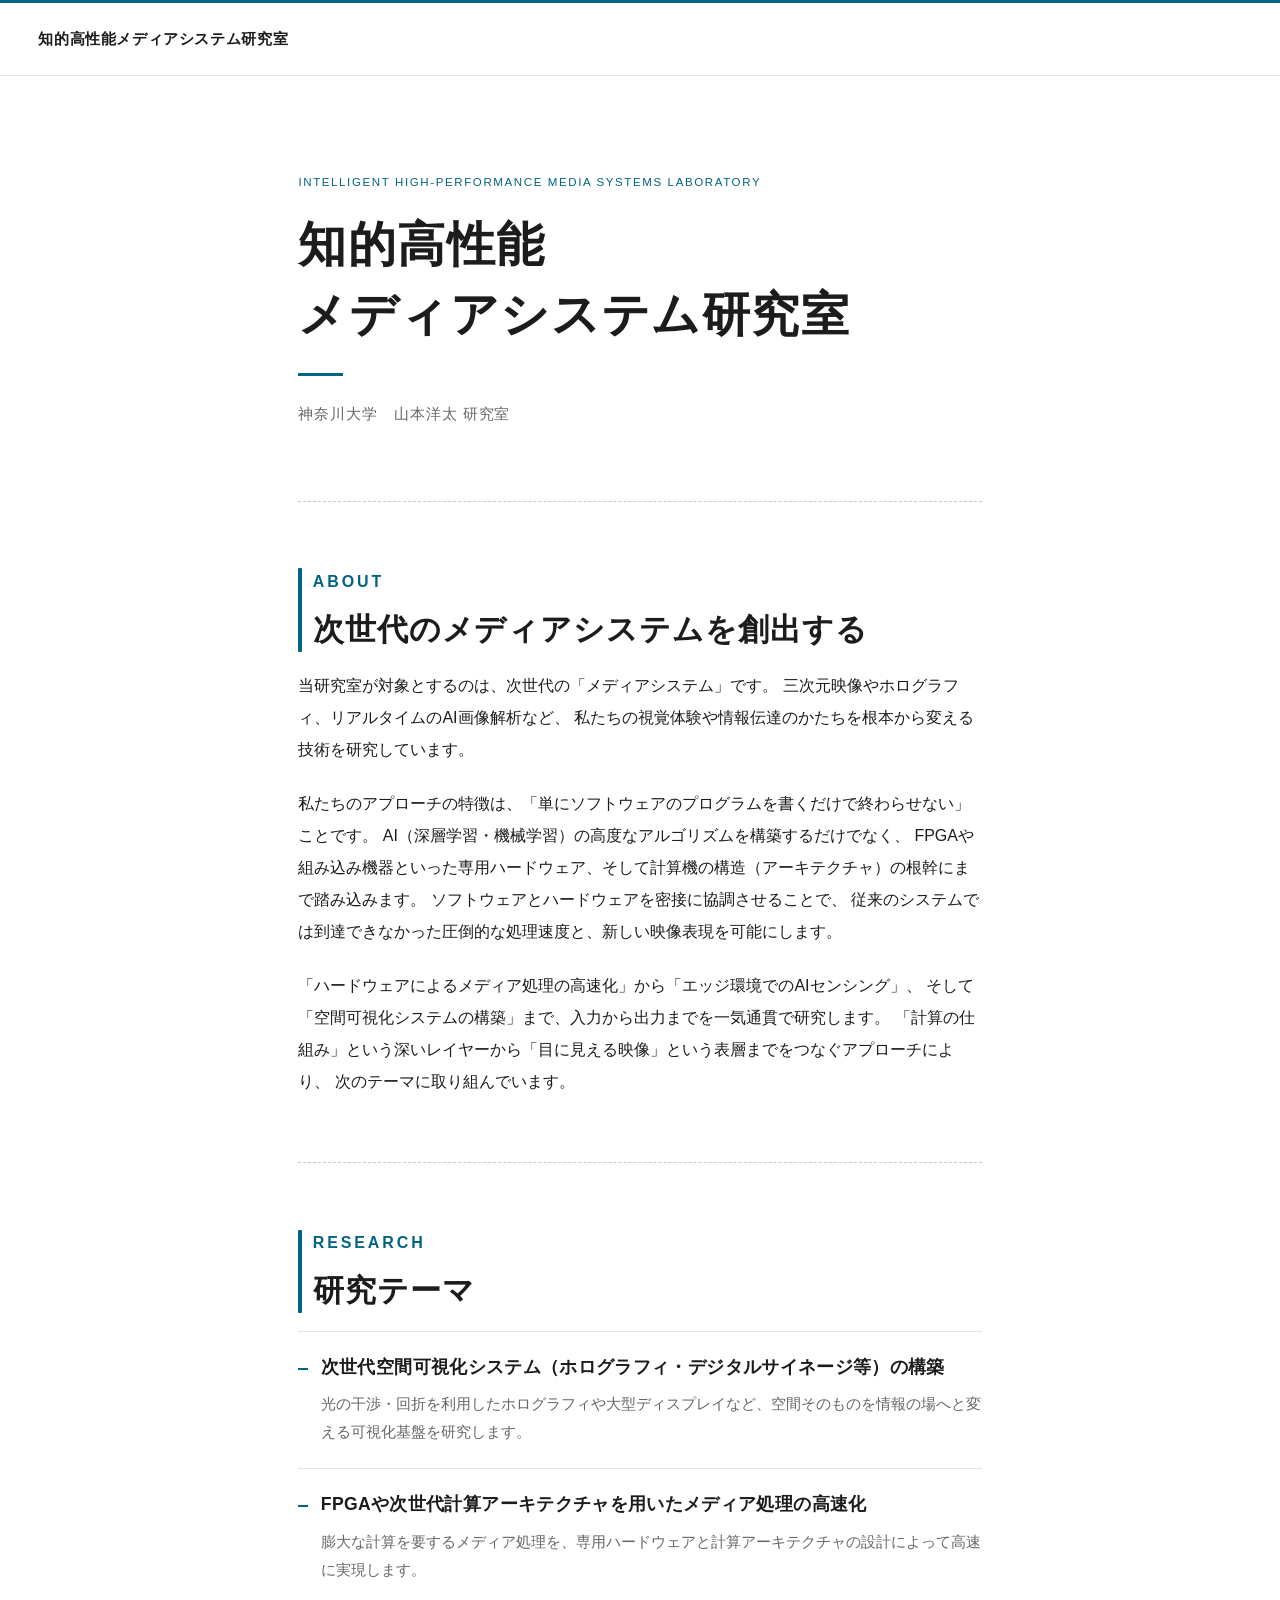
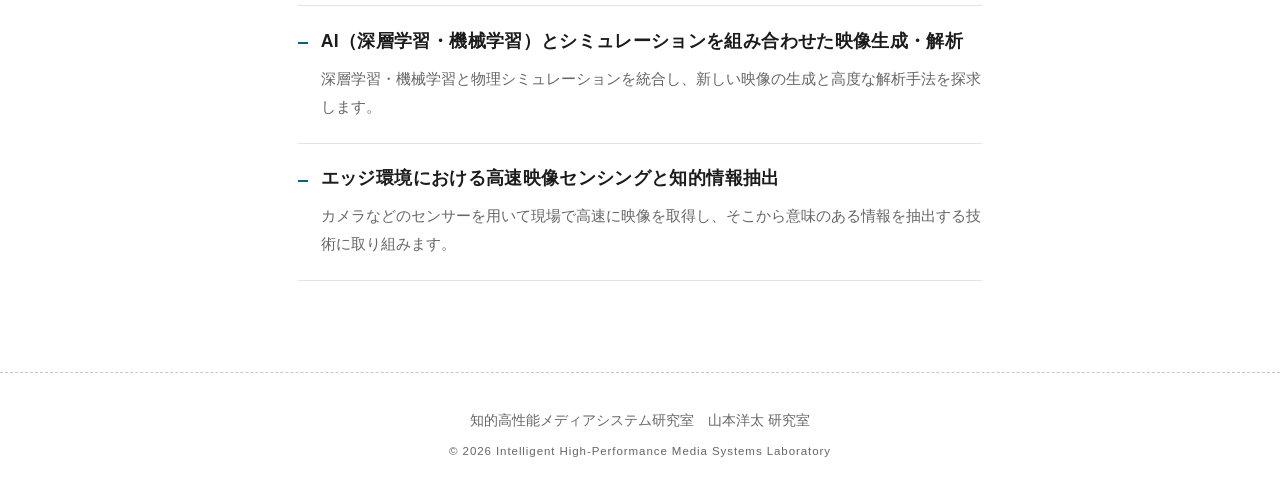
==== index.html @ 212915c5 "研究室トップページを公開 知的高性能メディアシステム研究室（神奈川大学 山本洋太研究室）の トップページ。素のHTML/CSSで構成。  - 研究室名・研究室紹介・研究テーマ4件を掲載 - 白背景に青" ====
<!DOCTYPE html>
<html lang="ja">

<head>
<meta charset="UTF-8">
<meta name="viewport" content="width=device-width, initial-scale=1">
<title>知的高性能メディアシステム研究室 | 神奈川大学 山本洋太研究室</title>
<meta name="description" content="神奈川大学 山本洋太研究室。AI技術とFPGA・組み込み機器を組み合わせ、三次元ホログラフィやリアルタイムAI画像解析など、次世代のメディアシステムを創出する研究を行っています。">
<meta name="keywords" content="知的高性能メディアシステム研究室, 山本洋太, 神奈川大学, ホログラフィ, FPGA, AI, メディアシステム">
<meta property="og:title" content="知的高性能メディアシステム研究室">
<meta property="og:description" content="次世代のメディアシステムを創出する。神奈川大学 山本洋太研究室。">
<meta property="og:type" content="website">
<link rel="shortcut icon" href="favicon.ico">
<link rel="stylesheet" href="css/style.css">
</head>

<body>

<header class="site-header">
	<a class="brand" href="/">知的高性能メディアシステム研究室</a>
</header>

<section class="hero">
	<div class="hero-inner">
		<p class="eyebrow">Intelligent High-Performance Media Systems Laboratory</p>
		<h1>知的高性能<br>メディアシステム研究室</h1>
		<span class="hero-rule"></span>
		<p class="hero-sub">神奈川大学　山本洋太 研究室</p>
	</div>
</section>

<main>

	<section class="block" id="about">
		<div class="block-head">
			<p class="kicker">About</p>
			<h2>次世代のメディアシステムを創出する</h2>
		</div>
		<p>
			当研究室が対象とするのは、次世代の「メディアシステム」です。
			三次元映像やホログラフィ、リアルタイムのAI画像解析など、
			私たちの視覚体験や情報伝達のかたちを根本から変える技術を研究しています。
		</p>
		<p>
			私たちのアプローチの特徴は、「単にソフトウェアのプログラムを書くだけで終わらせない」ことです。
			AI（深層学習・機械学習）の高度なアルゴリズムを構築するだけでなく、
			FPGAや組み込み機器といった専用ハードウェア、そして計算機の構造（アーキテクチャ）の根幹にまで踏み込みます。
			ソフトウェアとハードウェアを密接に協調させることで、
			従来のシステムでは到達できなかった圧倒的な処理速度と、新しい映像表現を可能にします。
		</p>
		<p>
			「ハードウェアによるメディア処理の高速化」から「エッジ環境でのAIセンシング」、
			そして「空間可視化システムの構築」まで、入力から出力までを一気通貫で研究します。
			「計算の仕組み」という深いレイヤーから「目に見える映像」という表層までをつなぐアプローチにより、
			次のテーマに取り組んでいます。
		</p>
	</section>

	<section class="block" id="research">
		<div class="block-head">
			<p class="kicker">Research</p>
			<h2>研究テーマ</h2>
		</div>
		<ul class="theme-list">
			<li>
				<h3>次世代空間可視化システム（ホログラフィ・デジタルサイネージ等）の構築</h3>
				<p>光の干渉・回折を利用したホログラフィや大型ディスプレイなど、空間そのものを情報の場へと変える可視化基盤を研究します。</p>
			</li>
			<li>
				<h3>FPGAや次世代計算アーキテクチャを用いたメディア処理の高速化</h3>
				<p>膨大な計算を要するメディア処理を、専用ハードウェアと計算アーキテクチャの設計によって高速に実現します。</p>
			</li>
			<li>
				<h3>AI（深層学習・機械学習）とシミュレーションを組み合わせた映像生成・解析</h3>
				<p>深層学習・機械学習と物理シミュレーションを統合し、新しい映像の生成と高度な解析手法を探求します。</p>
			</li>
			<li>
				<h3>エッジ環境における高速映像センシングと知的情報抽出</h3>
				<p>カメラなどのセンサーを用いて現場で高速に映像を取得し、そこから意味のある情報を抽出する技術に取り組みます。</p>
			</li>
		</ul>
	</section>

</main>

<footer class="site-footer">
	<p>知的高性能メディアシステム研究室　山本洋太 研究室</p>
	<p class="copy">&copy; 2026 Intelligent High-Performance Media Systems Laboratory</p>
</footer>

</body>

</html>
---- css/style.css ----
@charset "utf-8";

/* =========================================================
   知的高性能メディアシステム研究室 — トップページ
   白背景・黒文字に青を差し色（個人HPのリンク色 #006580）。
   青い縦バーが〈ラベル＋見出し〉をまとめる構成。
   ========================================================= */

:root {
	--text:    #1c1c1c;
	--mute:    #666666;
	--line:    #e3e3e3;
	--dash:    #c9c9c9;
	--accent:  #006580;
	--maxw:    760px;
}

*,
*::before,
*::after {
	box-sizing: border-box;
	margin: 0;
	padding: 0;
}

html {
	scroll-behavior: smooth;
}

body {
	background: #ffffff;
	color: var(--text);
	font-family: -apple-system, BlinkMacSystemFont, "Segoe UI", "Hiragino Sans",
		"Noto Sans CJK JP", "Yu Gothic", Meiryo, sans-serif;
	line-height: 1.9;
	-webkit-font-smoothing: antialiased;
}

/* ----- Header ----- */
.site-header {
	border-top: 3px solid var(--accent);
	border-bottom: 1px solid var(--line);
	padding: 1.3em clamp(1.4em, 5vw, 2.4em);
}

.brand {
	color: var(--text);
	text-decoration: none;
	font-size: 0.95rem;
	font-weight: 700;
	letter-spacing: 0.04em;
	transition: color 0.2s;
}

.brand:hover {
	color: var(--accent);
}

/* ----- Hero ----- */
.hero-inner {
	max-width: var(--maxw);
	margin: 0 auto;
	padding: clamp(3.5em, 10vw, 6em) clamp(1.4em, 5vw, 2.4em) clamp(3em, 8vw, 4.5em);
}

.eyebrow {
	color: var(--accent);
	font-size: 0.72rem;
	letter-spacing: 0.14em;
	text-transform: uppercase;
	margin-bottom: 1.4em;
}

.hero h1 {
	font-size: clamp(1.9rem, 6.5vw, 3rem);
	font-weight: 700;
	line-height: 1.45;
	letter-spacing: 0.03em;
}

.hero-rule {
	display: block;
	width: 2.8em;
	height: 3px;
	background: var(--accent);
	margin: 1.5em 0;
}

.hero-sub {
	color: var(--mute);
	font-size: 0.95rem;
	letter-spacing: 0.06em;
}

/* ----- Layout ----- */
main {
	max-width: var(--maxw);
	margin: 0 auto;
	padding: 0 clamp(1.4em, 5vw, 2.4em);
}

/* ----- Content blocks ----- */
.block {
	border-top: 1px dashed var(--dash);
	padding: clamp(2.8em, 8vw, 4em) 0;
}

.block-head {
	position: relative;
	padding-left: 0.9em;
	margin-bottom: 0.95em;
}

.block-head::before {
	content: "";
	position: absolute;
	left: 0;
	top: 0.15em;
	bottom: 0.15em;
	width: 4px;
	background: var(--accent);
	border-radius: 1px;
}

.kicker {
	color: var(--accent);
	font-size: 0.72rem;
	font-weight: 700;
	letter-spacing: 0.18em;
	text-transform: uppercase;
	margin-bottom: 0.5em;
}

.block-head h2 {
	font-size: clamp(1.4rem, 3.8vw, 1.95rem);
	font-weight: 700;
	line-height: 1.55;
	letter-spacing: 0.03em;
	word-break: auto-phrase;
}

.block p {
	font-size: 1rem;
	line-height: 2;
}

.block p + p {
	margin-top: 1.4em;
}

/* ----- Research themes ----- */
.theme-list {
	list-style: none;
}

.theme-list li {
	padding: 1.3em 0 1.3em 1.4em;
	border-bottom: 1px solid var(--line);
	position: relative;
}

.theme-list li:first-child {
	border-top: 1px solid var(--line);
}

.theme-list li::before {
	content: "";
	position: absolute;
	left: 0;
	top: 2.25em;
	width: 0.6em;
	height: 2px;
	background: var(--accent);
}

.theme-list h3 {
	font-size: clamp(1rem, 1.8vw, 1.1rem);
	font-weight: 700;
	line-height: 1.7;
	letter-spacing: 0.02em;
	margin-bottom: 0.5em;
	word-break: auto-phrase;
}

.theme-list p {
	color: var(--mute);
	font-size: 0.92rem;
	line-height: 1.9;
}

/* ----- Footer ----- */
.site-footer {
	border-top: 1px dashed var(--dash);
	margin-top: 2em;
	padding: 2.6em clamp(1.4em, 5vw, 2.4em);
	text-align: center;
	font-size: 0.85rem;
	color: var(--mute);
}

.site-footer .copy {
	font-size: 0.72rem;
	letter-spacing: 0.08em;
	margin-top: 0.6em;
}
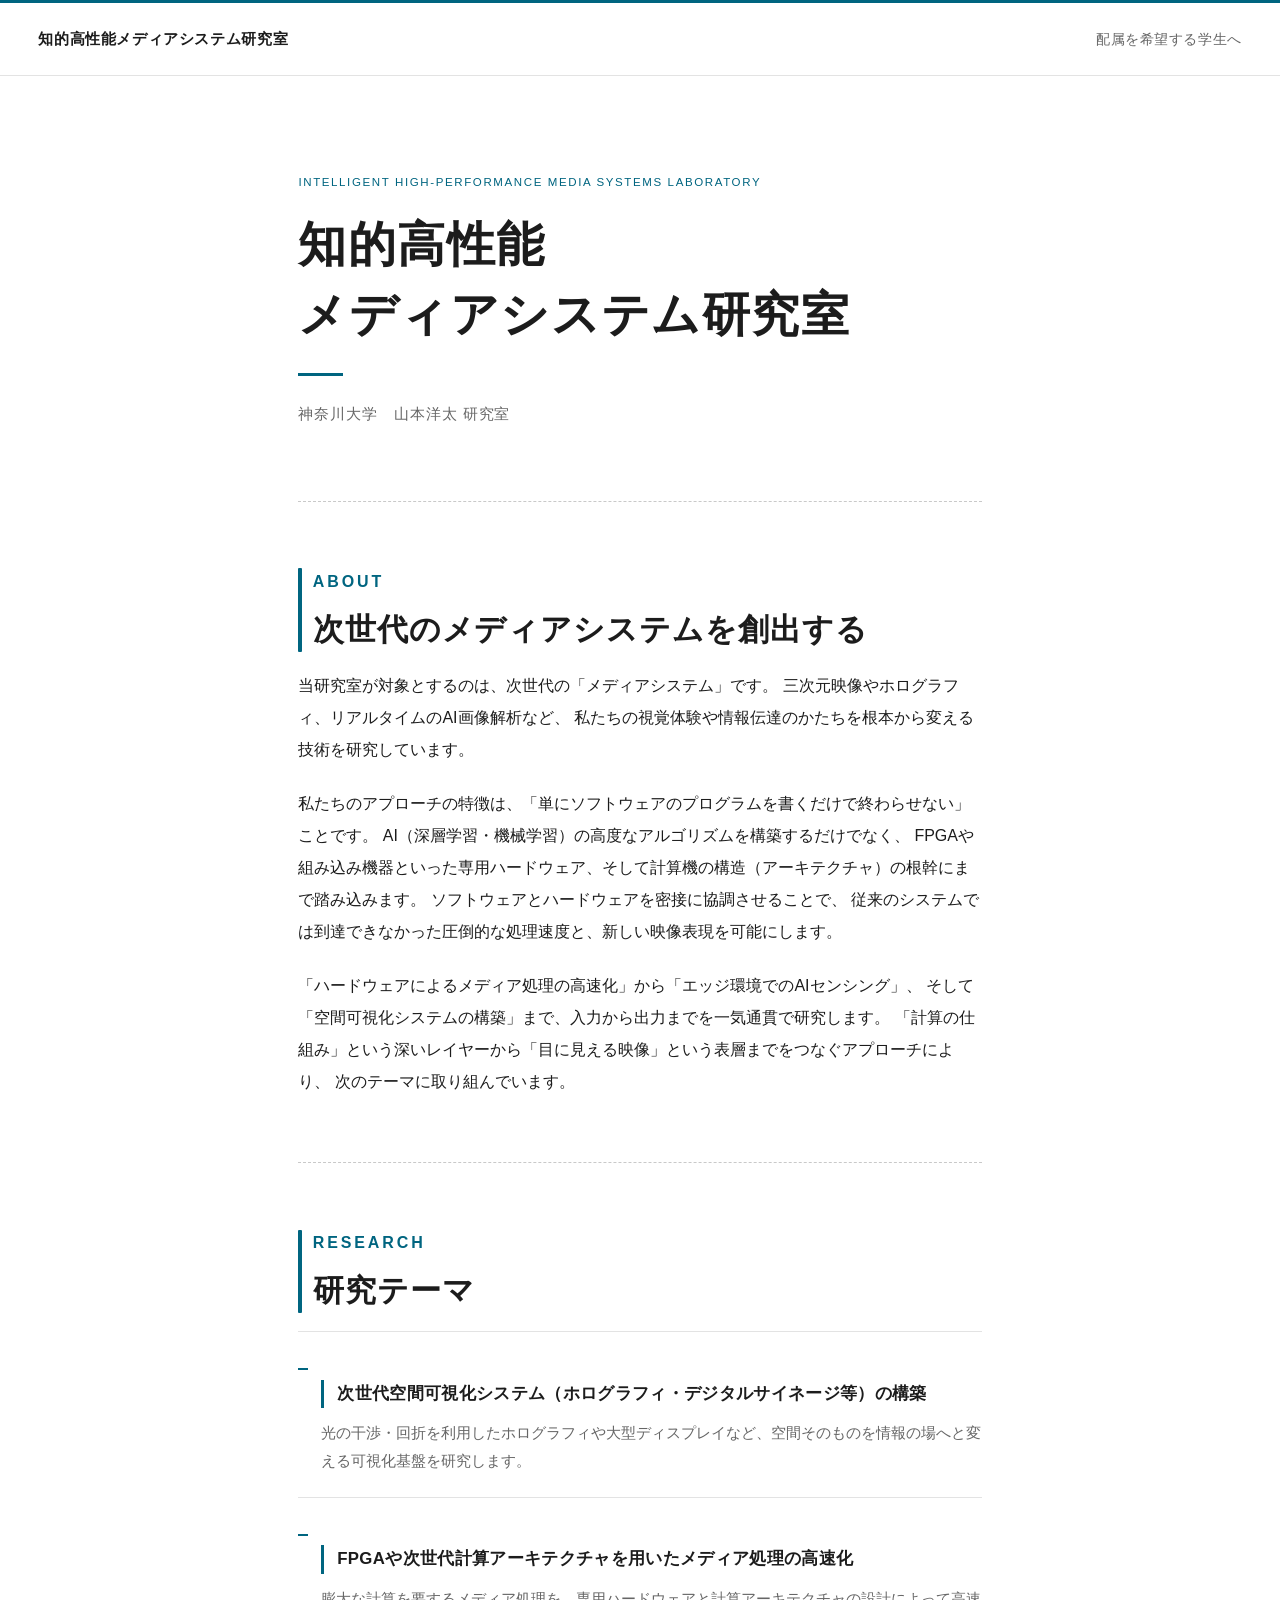
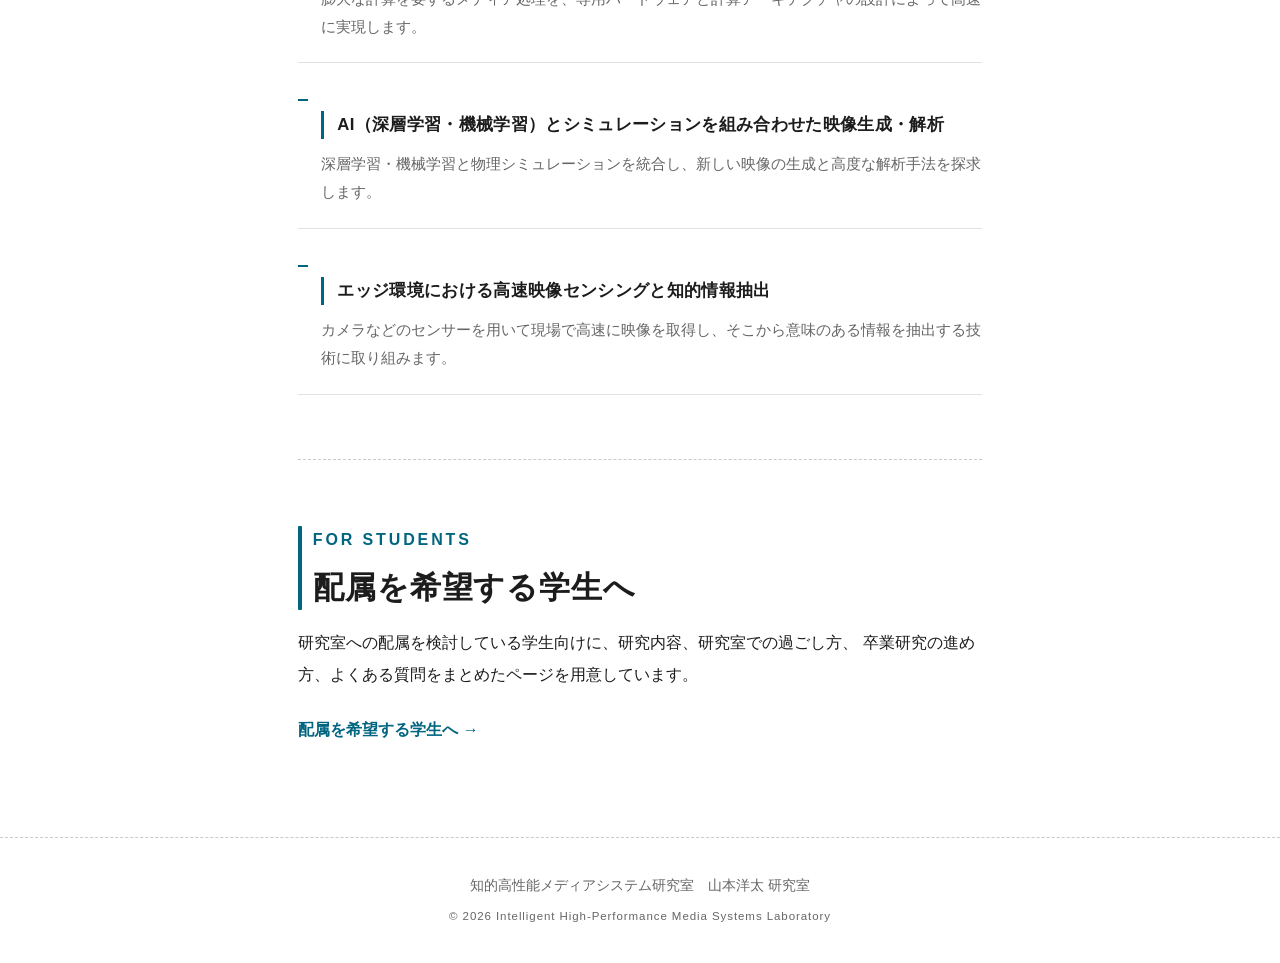
==== commit 9c6a04bd: "配属を希望する学生へのページを追加 - for-students.html: 研究内容・教員の役割（支援と啓発）・研究とは何か・   時間の使い方（週20時間以上/450時間・土日夜間カウント外）・大" ====
--- a/index.html
+++ b/index.html
@@ -18,6 +18,9 @@
 
 <header class="site-header">
 	<a class="brand" href="/">知的高性能メディアシステム研究室</a>
+	<nav class="site-nav">
+		<a href="for-students.html">配属を希望する学生へ</a>
+	</nav>
 </header>
 
 <section class="hero">
@@ -81,6 +84,18 @@
 		</ul>
 	</section>
 
+	<section class="block" id="join">
+		<div class="block-head">
+			<p class="kicker">For Students</p>
+			<h2>配属を希望する学生へ</h2>
+		</div>
+		<p>
+			研究室への配属を検討している学生向けに、研究内容、研究室での過ごし方、
+			卒業研究の進め方、よくある質問をまとめたページを用意しています。
+		</p>
+		<p class="more-link"><a href="for-students.html">配属を希望する学生へ →</a></p>
+	</section>
+
 </main>
 
 <footer class="site-footer">
--- a/css/style.css
+++ b/css/style.css
@@ -41,6 +41,24 @@
 	border-top: 3px solid var(--accent);
 	border-bottom: 1px solid var(--line);
 	padding: 1.3em clamp(1.4em, 5vw, 2.4em);
+	display: flex;
+	justify-content: space-between;
+	align-items: center;
+	gap: 1em;
+	flex-wrap: wrap;
+}
+
+.site-nav a {
+	color: var(--mute);
+	text-decoration: none;
+	font-size: 0.85rem;
+	letter-spacing: 0.04em;
+	transition: color 0.2s;
+}
+
+.site-nav a:hover,
+.site-nav a[aria-current="page"] {
+	color: var(--accent);
 }
 
 .brand {
@@ -188,6 +206,109 @@
 	line-height: 1.9;
 }
 
+/* ----- Page hero (下層ページ) ----- */
+.hero--page .hero-inner {
+	padding: clamp(2.4em, 6vw, 3.6em) clamp(1.4em, 5vw, 2.4em) clamp(2em, 5vw, 3em);
+}
+
+.hero--page h1 {
+	font-size: clamp(1.5rem, 4.5vw, 2.2rem);
+}
+
+/* ----- 下層ページの本文パーツ ----- */
+.block h3 {
+	font-size: 1.05rem;
+	font-weight: 700;
+	line-height: 1.7;
+	letter-spacing: 0.02em;
+	margin: 2em 0 0.7em;
+	padding-left: 0.8em;
+	border-left: 3px solid var(--accent);
+}
+
+.block h3:first-of-type {
+	margin-top: 1.6em;
+}
+
+.plain-list {
+	list-style: none;
+	margin: 1em 0;
+}
+
+.plain-list li {
+	position: relative;
+	padding: 0.35em 0 0.35em 1.3em;
+	line-height: 1.9;
+}
+
+.plain-list li::before {
+	content: "";
+	position: absolute;
+	left: 0;
+	top: 1.05em;
+	width: 0.55em;
+	height: 2px;
+	background: var(--accent);
+}
+
+.week-table {
+	width: 100%;
+	border-collapse: collapse;
+	margin: 1.2em 0;
+	font-size: 0.95rem;
+}
+
+.week-table th,
+.week-table td {
+	border: 1px solid var(--line);
+	padding: 0.55em 0.9em;
+	text-align: left;
+	line-height: 1.7;
+}
+
+.week-table th {
+	background: #f6f8f9;
+	font-weight: 700;
+	white-space: nowrap;
+}
+
+.faq dt {
+	font-weight: 700;
+	margin-top: 1.6em;
+	padding-left: 1.5em;
+	position: relative;
+	line-height: 1.8;
+}
+
+.faq dt::before {
+	content: "Q";
+	position: absolute;
+	left: 0;
+	color: var(--accent);
+	font-weight: 700;
+}
+
+.faq dd {
+	margin-top: 0.4em;
+	padding-left: 1.5em;
+	color: var(--text);
+	line-height: 1.9;
+}
+
+.more-link {
+	margin-top: 1.4em;
+}
+
+.more-link a {
+	color: var(--accent);
+	text-decoration: none;
+	font-weight: 700;
+}
+
+.more-link a:hover {
+	text-decoration: underline;
+}
+
 /* ----- Footer ----- */
 .site-footer {
 	border-top: 1px dashed var(--dash);
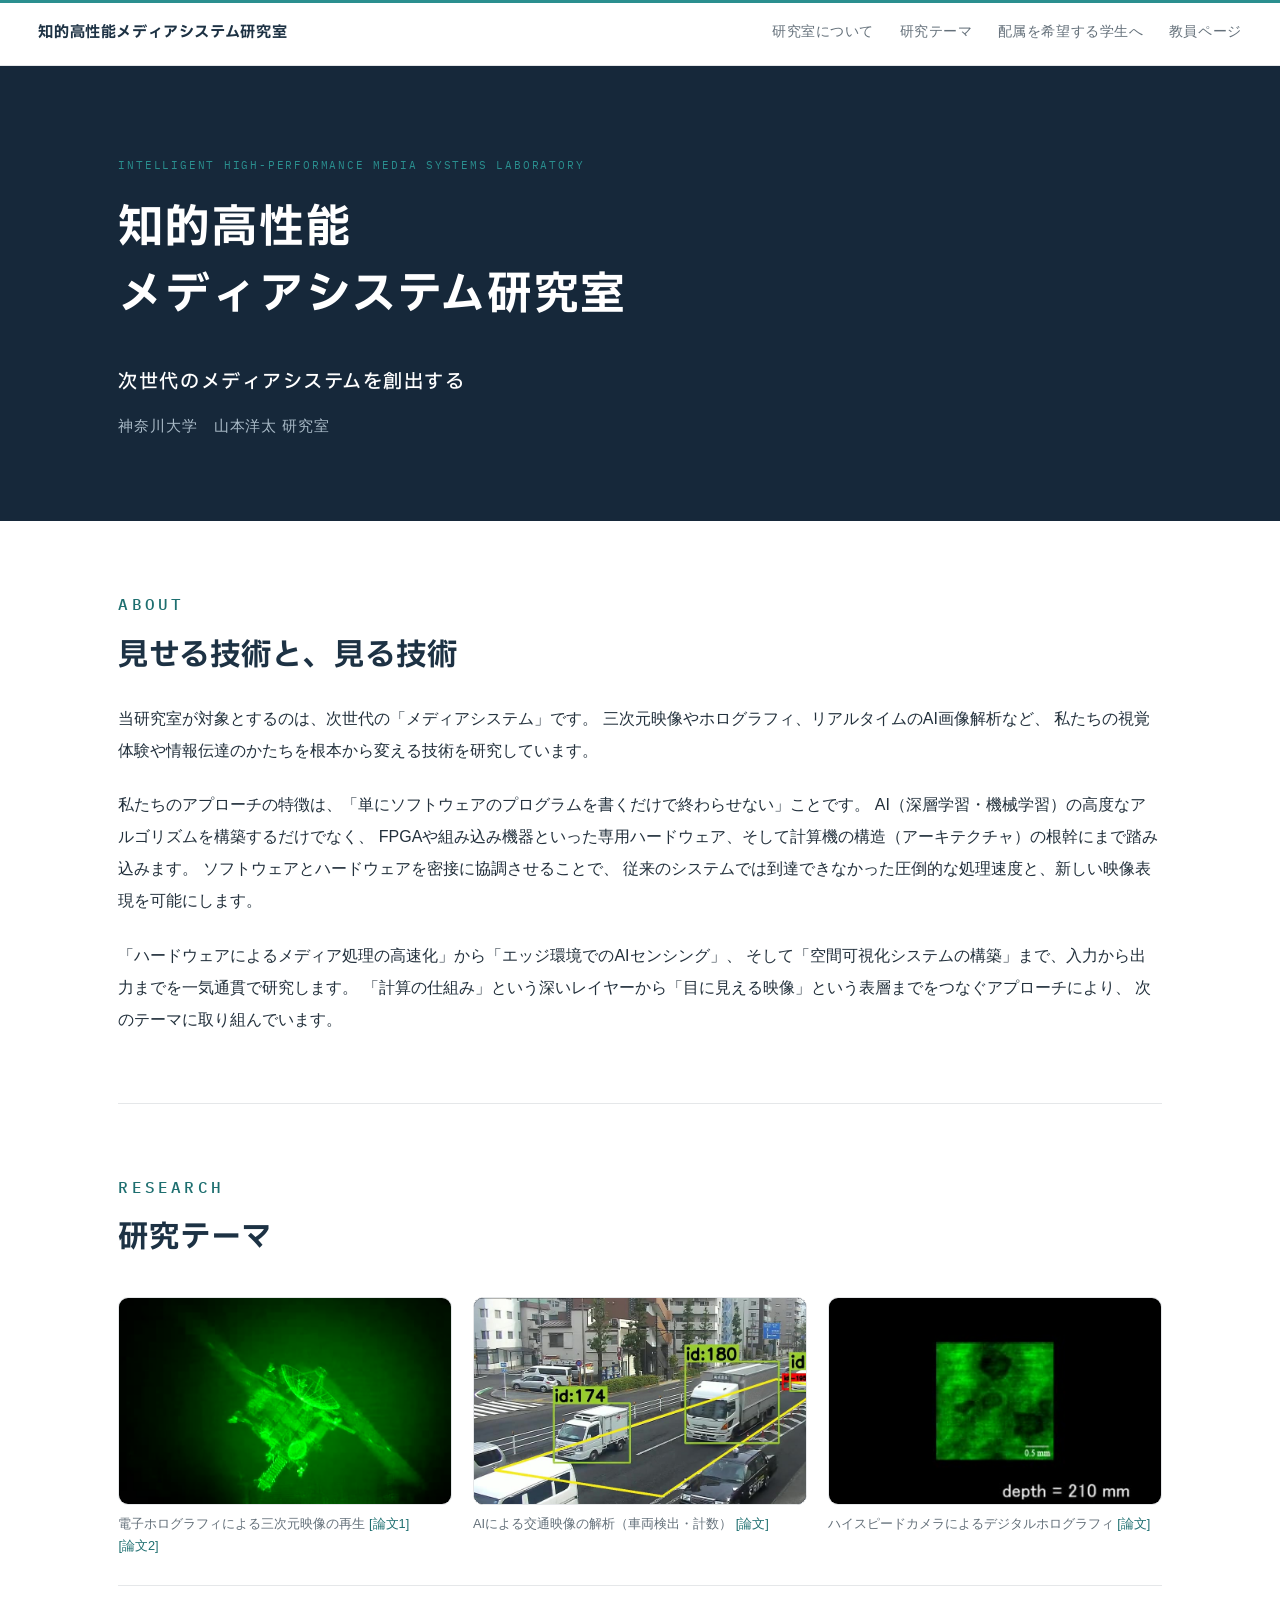
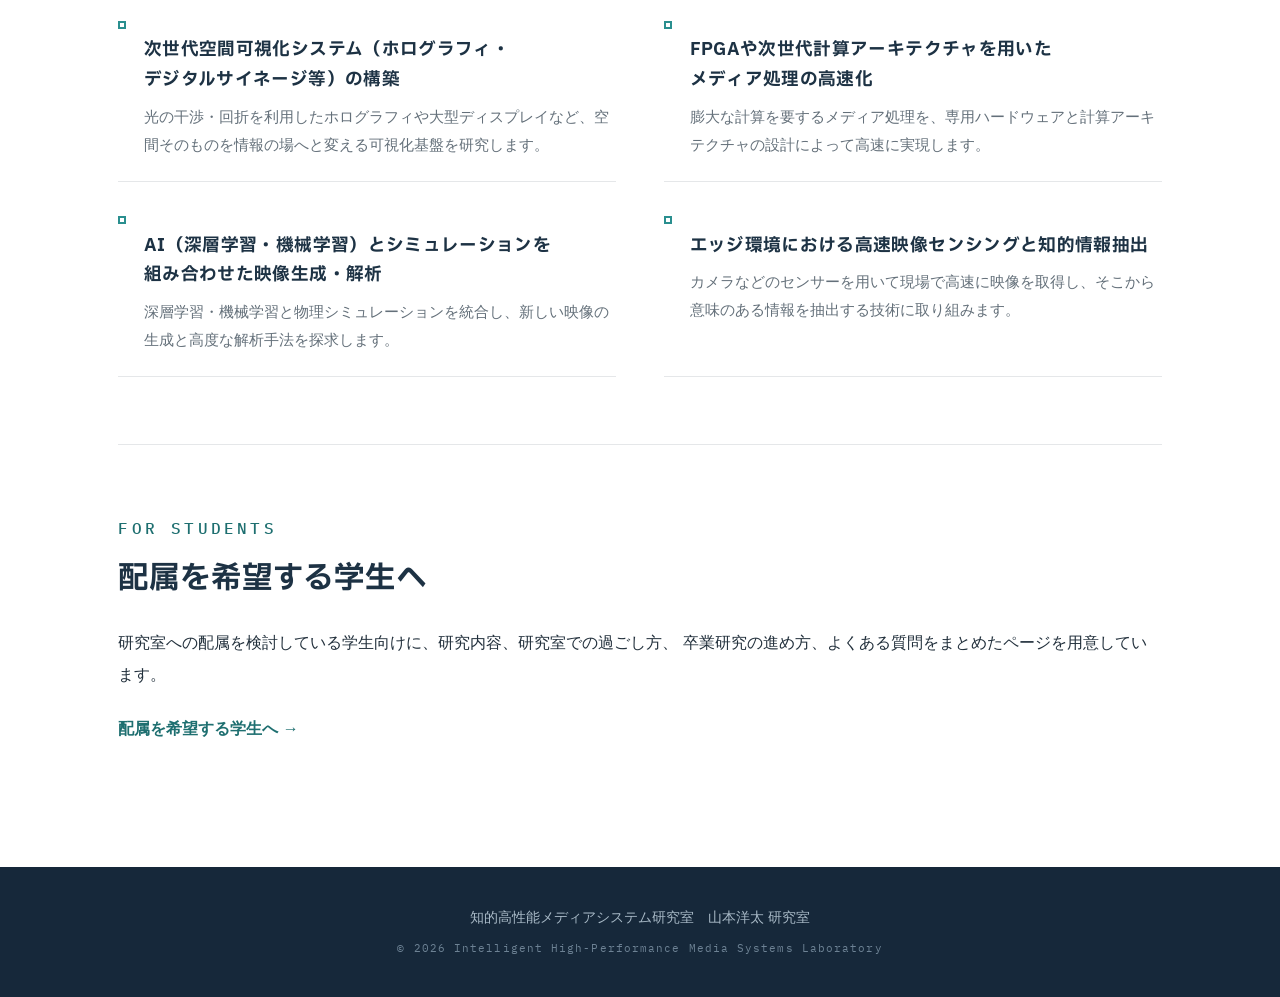
==== commit 2f3f8cbc: "サイト全体を刷新: 濃紺ヒーロー×研究動画のデザイン、IBM Plex書体、全ページ幅統一 - 濃紺のヒーロー/フッター、追随ヘッダー＋現在地ハイライト、1120px幅で全ページ統一 - 研究テーマに" ====
--- a/index.html
+++ b/index.html
@@ -2,6 +2,15 @@
 <html lang="ja">
 
 <head>
+<!-- Google tag (gtag.js) -->
+<script async src="https://www.googletagmanager.com/gtag/js?id=G-QW5ZFWV6CH"></script>
+<script>
+  window.dataLayer = window.dataLayer || [];
+  function gtag(){dataLayer.push(arguments);}
+  gtag('js', new Date());
+
+  gtag('config', 'G-QW5ZFWV6CH');
+</script>
 <meta charset="UTF-8">
 <meta name="viewport" content="width=device-width, initial-scale=1">
 <title>知的高性能メディアシステム研究室 | 神奈川大学 山本洋太研究室</title>
@@ -11,6 +20,9 @@
 <meta property="og:description" content="次世代のメディアシステムを創出する。神奈川大学 山本洋太研究室。">
 <meta property="og:type" content="website">
 <link rel="shortcut icon" href="favicon.ico">
+<link rel="preconnect" href="https://fonts.googleapis.com">
+<link rel="preconnect" href="https://fonts.gstatic.com" crossorigin>
+<link href="https://fonts.googleapis.com/css2?family=IBM+Plex+Sans+JP:wght@500;700&family=IBM+Plex+Mono:wght@500&display=swap" rel="stylesheet">
 <link rel="stylesheet" href="css/style.css">
 </head>
 
@@ -19,15 +31,18 @@
 <header class="site-header">
 	<a class="brand" href="/">知的高性能メディアシステム研究室</a>
 	<nav class="site-nav">
+		<a href="#about">研究室について</a>
+		<a href="#research">研究テーマ</a>
 		<a href="for-students.html">配属を希望する学生へ</a>
+		<a href="https://yy-yamamoto.github.io/" target="_blank" rel="noopener">教員ページ</a>
 	</nav>
 </header>
 
 <section class="hero">
 	<div class="hero-inner">
 		<p class="eyebrow">Intelligent High-Performance Media Systems Laboratory</p>
-		<h1>知的高性能<br>メディアシステム研究室</h1>
-		<span class="hero-rule"></span>
+		<h1>知的高性能<br>メディアシステム<span style="white-space:nowrap">研究室</span></h1>
+		<p class="hero-tagline">次世代のメディアシステムを創出する</p>
 		<p class="hero-sub">神奈川大学　山本洋太 研究室</p>
 	</div>
 </section>
@@ -37,7 +52,7 @@
 	<section class="block" id="about">
 		<div class="block-head">
 			<p class="kicker">About</p>
-			<h2>次世代のメディアシステムを創出する</h2>
+			<h2>見せる技術と、見る技術</h2>
 		</div>
 		<p>
 			当研究室が対象とするのは、次世代の「メディアシステム」です。
@@ -63,6 +78,27 @@
 		<div class="block-head">
 			<p class="kicker">Research</p>
 			<h2>研究テーマ</h2>
+		</div>
+		<div class="video-grid">
+			<figure>
+				<video src="media/holo.mp4" poster="media/holo_poster.jpg" autoplay muted loop playsinline></video>
+				<figcaption>電子ホログラフィによる三次元映像の再生
+					<a href="https://doi.org/10.1364/OE.26.034259" target="_blank" rel="noopener">[論文1]</a>
+					<a href="https://doi.org/10.1364/OE.471720" target="_blank" rel="noopener">[論文2]</a>
+				</figcaption>
+			</figure>
+			<figure>
+				<video src="media/traffic.mp4" poster="media/traffic_poster.jpg" style="object-position: left center" autoplay muted loop playsinline></video>
+				<figcaption>AIによる交通映像の解析（車両検出・計数）
+					<a href="https://doi.org/10.1109/ACCESS.2026.3694976" target="_blank" rel="noopener">[論文]</a>
+				</figcaption>
+			</figure>
+			<figure>
+				<video src="media/dig_holo.mp4" poster="media/dig_holo_poster.jpg" autoplay muted loop playsinline></video>
+				<figcaption>ハイスピードカメラによるデジタルホログラフィ
+					<a href="https://doi.org/10.1117/1.OE.59.5.054105" target="_blank" rel="noopener">[論文]</a>
+				</figcaption>
+			</figure>
 		</div>
 		<ul class="theme-list">
 			<li>
@@ -103,6 +139,27 @@
 	<p class="copy">&copy; 2026 Intelligent High-Performance Media Systems Laboratory</p>
 </footer>
 
+<script>
+(function () {
+	const links = Array.from(document.querySelectorAll('.site-nav a[href^="#"]'));
+	const header = document.querySelector('.site-header');
+	function onScroll() {
+		const offset = header.offsetHeight + 24;
+		let current = null;
+		links.forEach(function (a) {
+			const target = document.querySelector(a.getAttribute('href'));
+			if (target && target.getBoundingClientRect().top <= offset) current = a;
+		});
+		links.forEach(function (a) {
+			a.classList.toggle('current', a === current);
+		});
+	}
+	window.addEventListener('scroll', onScroll, { passive: true });
+	window.addEventListener('resize', onScroll, { passive: true });
+	onScroll();
+})();
+</script>
+
 </body>
 
 </html>
--- a/css/style.css
+++ b/css/style.css
@@ -1,18 +1,25 @@
 @charset "utf-8";
 
 /* =========================================================
-   知的高性能メディアシステム研究室 — トップページ
-   白背景・黒文字に青を差し色（個人HPのリンク色 #006580）。
-   青い縦バーが〈ラベル＋見出し〉をまとめる構成。
+   知的高性能メディアシステム研究室
+   濃紺のヒーロー/フッターで挟んだ白い本文（案A5）。
+   ネイビー #1d3244 ×ティール #2a8f8f。見出しは IBM Plex Sans JP、
+   キッカー・日付類は IBM Plex Mono。動きは研究映像の中身だけ。
    ========================================================= */
 
 :root {
-	--text:    #1c1c1c;
-	--mute:    #666666;
-	--line:    #e3e3e3;
-	--dash:    #c9c9c9;
-	--accent:  #006580;
-	--maxw:    760px;
+	--ink:      #1d3244;
+	--ink-deep: #16283a;
+	--text:     #22303c;
+	--mute:     #64707a;
+	--on-dark:  #a9bac7;
+	--line:     #e5e7e9;
+	--accent:   #2a8f8f;
+	--accent-2: #1e6f70;
+	--shell:    1120px;
+	--font-head: "IBM Plex Sans JP", -apple-system, BlinkMacSystemFont, "Segoe UI",
+		"Hiragino Sans", "Noto Sans CJK JP", "Yu Gothic", Meiryo, sans-serif;
+	--font-mono: "IBM Plex Mono", ui-monospace, Menlo, monospace;
 }
 
 *,
@@ -23,8 +30,8 @@
 	padding: 0;
 }
 
-html {
-	scroll-behavior: smooth;
+section[id] {
+	scroll-margin-top: 4.6em;
 }
 
 body {
@@ -33,14 +40,19 @@
 	font-family: -apple-system, BlinkMacSystemFont, "Segoe UI", "Hiragino Sans",
 		"Noto Sans CJK JP", "Yu Gothic", Meiryo, sans-serif;
 	line-height: 1.9;
+	overflow-x: hidden;
 	-webkit-font-smoothing: antialiased;
 }
 
 /* ----- Header ----- */
 .site-header {
+	position: sticky;
+	top: 0;
+	z-index: 50;
+	background: rgba(255, 255, 255, 0.96);
 	border-top: 3px solid var(--accent);
 	border-bottom: 1px solid var(--line);
-	padding: 1.3em clamp(1.4em, 5vw, 2.4em);
+	padding: 1em clamp(1.4em, 5vw, 2.4em);
 	display: flex;
 	justify-content: space-between;
 	align-items: center;
@@ -48,112 +60,144 @@
 	flex-wrap: wrap;
 }
 
+.brand {
+	color: var(--ink);
+	text-decoration: none;
+	font-family: var(--font-head);
+	font-size: 0.95rem;
+	font-weight: 700;
+	letter-spacing: 0.04em;
+	transition: color 0.2s;
+}
+
+.brand:hover {
+	color: var(--accent-2);
+}
+
+.site-nav {
+	display: flex;
+	gap: 1.6em;
+	flex-wrap: wrap;
+}
+
 .site-nav a {
 	color: var(--mute);
 	text-decoration: none;
 	font-size: 0.85rem;
 	letter-spacing: 0.04em;
+	padding-bottom: 2px;
+	border-bottom: 2px solid transparent;
+	white-space: nowrap;
 	transition: color 0.2s;
 }
 
-.site-nav a:hover,
+.site-nav a:hover {
+	color: var(--accent);
+}
+
+.site-nav a.current,
 .site-nav a[aria-current="page"] {
-	color: var(--accent);
-}
-
-.brand {
-	color: var(--text);
-	text-decoration: none;
-	font-size: 0.95rem;
-	font-weight: 700;
-	letter-spacing: 0.04em;
-	transition: color 0.2s;
-}
-
-.brand:hover {
-	color: var(--accent);
-}
-
-/* ----- Hero ----- */
+	color: var(--accent-2);
+	border-bottom-color: var(--accent);
+}
+
+/* ----- Hero（濃紺の面） ----- */
+.hero {
+	background: var(--ink-deep);
+}
+
 .hero-inner {
-	max-width: var(--maxw);
+	max-width: var(--shell);
 	margin: 0 auto;
-	padding: clamp(3.5em, 10vw, 6em) clamp(1.4em, 5vw, 2.4em) clamp(3em, 8vw, 4.5em);
+	padding: clamp(3.2em, 9vw, 5.6em) clamp(1.4em, 5vw, 2.4em) clamp(2.8em, 8vw, 5em);
 }
 
 .eyebrow {
 	color: var(--accent);
-	font-size: 0.72rem;
-	letter-spacing: 0.14em;
+	font-family: var(--font-mono);
+	font-size: 0.7rem;
+	letter-spacing: 0.16em;
 	text-transform: uppercase;
-	margin-bottom: 1.4em;
+	margin-bottom: 1.6em;
 }
 
 .hero h1 {
-	font-size: clamp(1.9rem, 6.5vw, 3rem);
-	font-weight: 700;
-	line-height: 1.45;
-	letter-spacing: 0.03em;
-}
-
-.hero-rule {
-	display: block;
-	width: 2.8em;
-	height: 3px;
-	background: var(--accent);
-	margin: 1.5em 0;
+	color: #ffffff;
+	font-family: var(--font-head);
+	font-size: clamp(1.9rem, 5.4vw, 2.8rem);
+	font-weight: 700;
+	line-height: 1.5;
+	letter-spacing: 0.04em;
+}
+
+.hero-tagline {
+	color: #ffffff;
+	font-family: var(--font-head);
+	font-size: clamp(1rem, 2.2vw, 1.2rem);
+	font-weight: 500;
+	letter-spacing: 0.08em;
+	margin-top: 1.8em;
 }
 
 .hero-sub {
-	color: var(--mute);
-	font-size: 0.95rem;
+	color: var(--on-dark);
+	font-size: 0.92rem;
 	letter-spacing: 0.06em;
+	margin-top: 0.9em;
+}
+
+/* 下層ページのヒーロー */
+.hero--page .hero-inner {
+	padding: clamp(2.4em, 6vw, 3.6em) clamp(1.4em, 5vw, 2.4em) clamp(2em, 5vw, 3em);
+}
+
+.hero--page h1 {
+	font-size: clamp(1.5rem, 4.5vw, 2.2rem);
+}
+
+.hero--page .hero-sub {
+	margin-top: 1.2em;
 }
 
 /* ----- Layout ----- */
 main {
-	max-width: var(--maxw);
+	max-width: var(--shell);
 	margin: 0 auto;
 	padding: 0 clamp(1.4em, 5vw, 2.4em);
 }
 
 /* ----- Content blocks ----- */
 .block {
-	border-top: 1px dashed var(--dash);
-	padding: clamp(2.8em, 8vw, 4em) 0;
+	border-top: 1px solid var(--line);
+	padding: clamp(2.8em, 8vw, 4.2em) 0;
+}
+
+.block:first-child {
+	border-top: none;
 }
 
 .block-head {
-	position: relative;
-	padding-left: 0.9em;
-	margin-bottom: 0.95em;
-}
-
-.block-head::before {
-	content: "";
-	position: absolute;
-	left: 0;
-	top: 0.15em;
-	bottom: 0.15em;
-	width: 4px;
-	background: var(--accent);
-	border-radius: 1px;
+	margin-bottom: 0.2em;
 }
 
 .kicker {
-	color: var(--accent);
-	font-size: 0.72rem;
-	font-weight: 700;
-	letter-spacing: 0.18em;
+	color: var(--accent-2);
+	font-family: var(--font-mono);
+	font-size: 0.7rem;
+	font-weight: 500;
+	letter-spacing: 0.2em;
 	text-transform: uppercase;
-	margin-bottom: 0.5em;
-}
-
-.block-head h2 {
-	font-size: clamp(1.4rem, 3.8vw, 1.95rem);
+	margin-bottom: 0.7em;
+}
+
+.block h2 {
+	color: var(--ink);
+	font-family: var(--font-head);
+	font-size: clamp(1.4rem, 3.8vw, 1.9rem);
 	font-weight: 700;
 	line-height: 1.55;
 	letter-spacing: 0.03em;
+	margin-bottom: 0.8em;
 	word-break: auto-phrase;
 }
 
@@ -166,57 +210,106 @@
 	margin-top: 1.4em;
 }
 
+/* ----- 研究映像（固定グリッド） ----- */
+.video-grid {
+	display: grid;
+	grid-template-columns: repeat(3, 1fr);
+	gap: 1.3em;
+	margin: 2.2em 0 0.6em;
+}
+
+.video-grid figure {
+	margin: 0;
+}
+
+.video-grid video {
+	width: 100%;
+	aspect-ratio: 16 / 10;
+	object-fit: cover;
+	display: block;
+	border-radius: 10px;
+	border: 1px solid var(--line);
+	background: #0d1620;
+}
+
+.video-grid figcaption {
+	font-size: 0.8rem;
+	color: var(--mute);
+	margin-top: 0.6em;
+	line-height: 1.7;
+}
+
+.video-grid figcaption a {
+	color: var(--accent-2);
+	text-decoration: none;
+	white-space: nowrap;
+}
+
+.video-grid figcaption a:hover {
+	text-decoration: underline;
+}
+
+@media (max-width: 700px) {
+	.video-grid {
+		grid-template-columns: 1fr;
+	}
+}
+
 /* ----- Research themes ----- */
 .theme-list {
 	list-style: none;
+	margin-top: 1.8em;
+	border-top: 1px solid var(--line);
 }
 
 .theme-list li {
-	padding: 1.3em 0 1.3em 1.4em;
+	padding: 1.3em 0 1.3em 1.6em;
 	border-bottom: 1px solid var(--line);
 	position: relative;
-}
-
-.theme-list li:first-child {
-	border-top: 1px solid var(--line);
 }
 
 .theme-list li::before {
 	content: "";
 	position: absolute;
 	left: 0;
-	top: 2.25em;
-	width: 0.6em;
-	height: 2px;
-	background: var(--accent);
-}
-
-.theme-list h3 {
+	top: 2.15em;
+	width: 0.5em;
+	height: 0.5em;
+	border: 2px solid var(--accent);
+	background: #fff;
+}
+
+.theme-list li h3 {
+	color: var(--ink);
+	font-family: var(--font-head);
 	font-size: clamp(1rem, 1.8vw, 1.1rem);
 	font-weight: 700;
 	line-height: 1.7;
 	letter-spacing: 0.02em;
-	margin-bottom: 0.5em;
+	margin: 0 0 0.5em;
+	padding-left: 0;
+	border-left: none;
 	word-break: auto-phrase;
 }
 
-.theme-list p {
+.theme-list li p {
 	color: var(--mute);
 	font-size: 0.92rem;
 	line-height: 1.9;
 }
 
-/* ----- Page hero (下層ページ) ----- */
-.hero--page .hero-inner {
-	padding: clamp(2.4em, 6vw, 3.6em) clamp(1.4em, 5vw, 2.4em) clamp(2em, 5vw, 3em);
-}
-
-.hero--page h1 {
-	font-size: clamp(1.5rem, 4.5vw, 2.2rem);
+@media (min-width: 900px) {
+	.theme-list {
+		display: grid;
+		grid-template-columns: 1fr 1fr;
+		column-gap: 3em;
+	}
 }
 
 /* ----- 下層ページの本文パーツ ----- */
 .block h3 {
+	color: var(--ink);
+	font-family: var(--font-head);
 	font-size: 1.05rem;
 	font-weight: 700;
 	line-height: 1.7;
@@ -245,10 +338,11 @@
 	content: "";
 	position: absolute;
 	left: 0;
-	top: 1.05em;
-	width: 0.55em;
-	height: 2px;
-	background: var(--accent);
+	top: 0.95em;
+	width: 0.45em;
+	height: 0.45em;
+	border: 2px solid var(--accent);
+	background: #fff;
 }
 
 .week-table {
@@ -267,7 +361,7 @@
 }
 
 .week-table th {
-	background: #f6f8f9;
+	background: #f2f7f7;
 	font-weight: 700;
 	white-space: nowrap;
 }
@@ -285,6 +379,7 @@
 	position: absolute;
 	left: 0;
 	color: var(--accent);
+	font-family: var(--font-mono);
 	font-weight: 700;
 }
 
@@ -300,7 +395,7 @@
 }
 
 .more-link a {
-	color: var(--accent);
+	color: var(--accent-2);
 	text-decoration: none;
 	font-weight: 700;
 }
@@ -309,18 +404,20 @@
 	text-decoration: underline;
 }
 
-/* ----- Footer ----- */
+/* ----- Footer（濃紺の面で閉じる） ----- */
 .site-footer {
-	border-top: 1px dashed var(--dash);
-	margin-top: 2em;
-	padding: 2.6em clamp(1.4em, 5vw, 2.4em);
+	background: var(--ink-deep);
+	margin-top: clamp(2.6em, 7vw, 4em);
+	padding: 2.8em clamp(1.4em, 5vw, 2.4em);
 	text-align: center;
 	font-size: 0.85rem;
-	color: var(--mute);
+	color: var(--on-dark);
 }
 
 .site-footer .copy {
-	font-size: 0.72rem;
-	letter-spacing: 0.08em;
-	margin-top: 0.6em;
-}
+	font-family: var(--font-mono);
+	font-size: 0.68rem;
+	letter-spacing: 0.1em;
+	margin-top: 0.7em;
+	color: #6d8294;
+}
